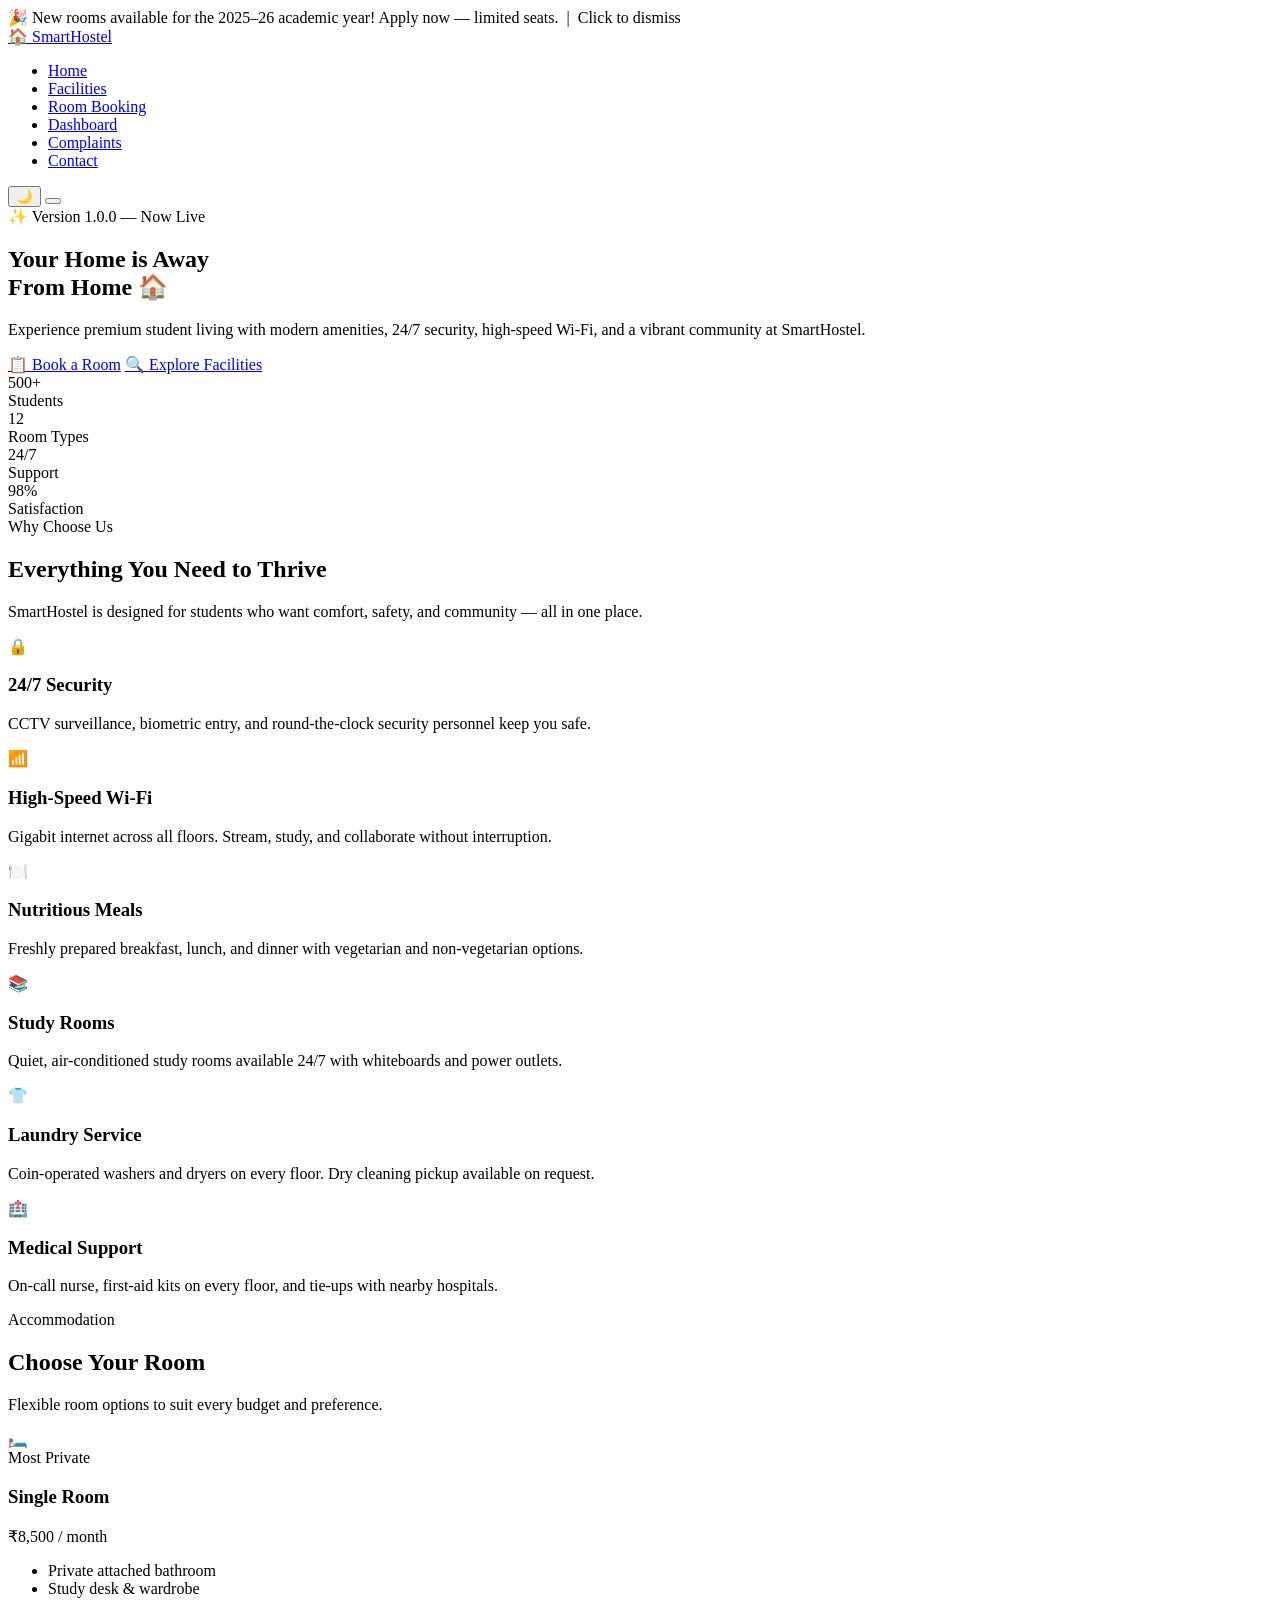
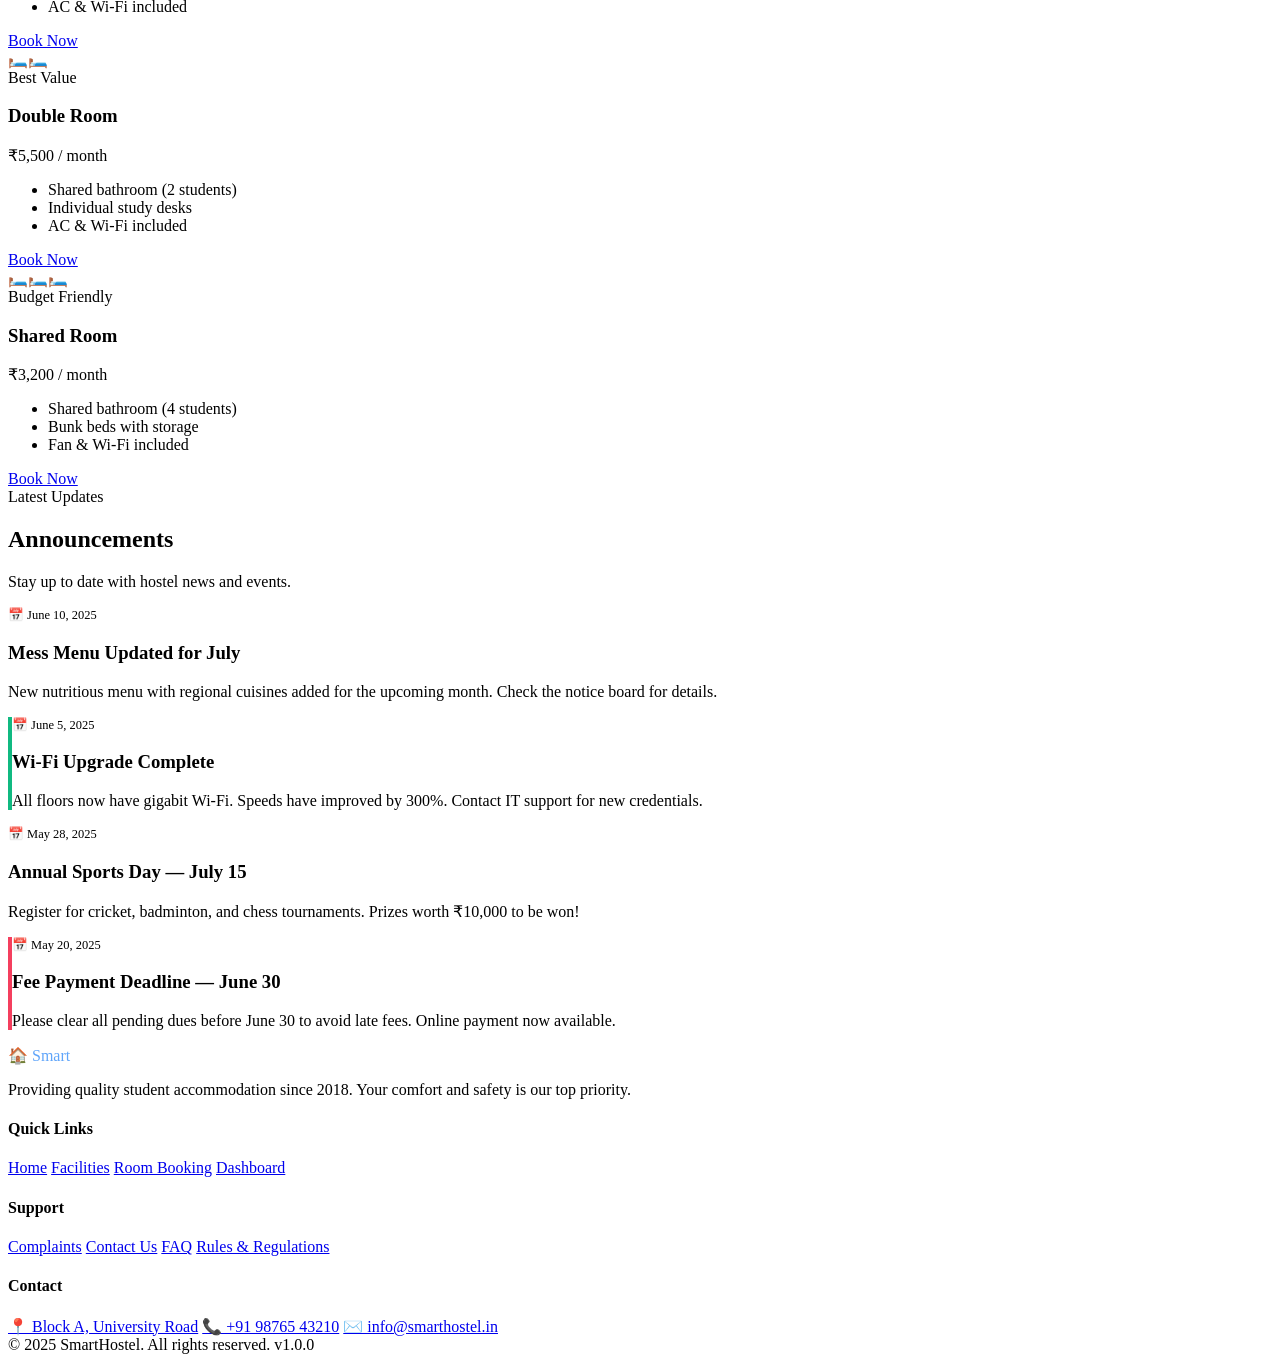
==== index.html @ c234b1b8 "test auto deploy" ====
<!DOCTYPE html>
<html lang="en" data-theme="light">
<head>
  <meta charset="UTF-8" />
  <meta name="viewport" content="width=device-width, initial-scale=1.0" />
  <title>SmartHostel — Modern Student Living</title>
  <meta name="description" content="SmartHostel provides premium student accommodation with modern amenities, 24/7 security, and a vibrant community." />
  <link rel="stylesheet" href="css/style.css" />
  <link rel="icon" href="data:image/svg+xml,<svg xmlns='http://www.w3.org/2000/svg' viewBox='0 0 100 100'><text y='.9em' font-size='90'>🏠</text></svg>" />
</head>
<body>

  <!-- NOTICE BANNER -->
  <div class="notice-banner" id="noticeBanner" title="Click to dismiss">
    🎉 New rooms available for the 2025–26 academic year! Apply now — limited seats. &nbsp;|&nbsp; Click to dismiss
  </div>

  <!-- NAVBAR -->
  <nav class="navbar">
    <div class="nav-container">
      <a href="index.html" class="nav-logo">🏠 Smart<span>Hostel</span></a>
      <ul class="nav-links" id="navLinks">
        <li><a href="index.html">Home</a></li>
        <li><a href="pages/facilities.html">Facilities</a></li>
        <li><a href="pages/booking.html">Room Booking</a></li>
        <li><a href="pages/dashboard.html">Dashboard</a></li>
        <li><a href="pages/complaints.html">Complaints</a></li>
        <li><a href="pages/contact.html">Contact</a></li>
      </ul>
      <div class="nav-actions">
        <button class="theme-toggle" id="themeToggle" title="Toggle theme">🌙</button>
        <button class="hamburger" id="hamburger" aria-label="Menu">
          <span></span><span></span><span></span>
        </button>
      </div>
    </div>
  </nav>

  <!-- HERO -->
  <section class="hero">
    <div class="hero-content">
      <div class="hero-badge">✨ Version 1.0.0 — Now Live</div>
      <h1>Your Home is Away<br/>From Home 🏠</h1>
      <p>Experience premium student living with modern amenities, 24/7 security, high-speed Wi-Fi, and a vibrant community at SmartHostel.</p>
      <div class="hero-btns">
        <a href="pages/booking.html" class="btn btn-primary">📋 Book a Room</a>
        <a href="pages/facilities.html" class="btn btn-outline">🔍 Explore Facilities</a>
      </div>
      <div class="hero-stats">
        <div class="stat"><div class="stat-num">500+</div><div class="stat-label">Students</div></div>
        <div class="stat"><div class="stat-num">12</div><div class="stat-label">Room Types</div></div>
        <div class="stat"><div class="stat-num">24/7</div><div class="stat-label">Support</div></div>
        <div class="stat"><div class="stat-num">98%</div><div class="stat-label">Satisfaction</div></div>
      </div>
    </div>
  </section>

  <!-- OVERVIEW -->
  <section class="section">
    <div class="container">
      <div class="section-header fade-in">
        <div class="section-tag">Why Choose Us</div>
        <h2>Everything You Need to Thrive</h2>
        <p>SmartHostel is designed for students who want comfort, safety, and community — all in one place.</p>
      </div>
      <div class="grid-3">
        <div class="card fade-in">
          <div class="card-icon">🔒</div>
          <h3>24/7 Security</h3>
          <p>CCTV surveillance, biometric entry, and round-the-clock security personnel keep you safe.</p>
        </div>
        <div class="card fade-in">
          <div class="card-icon">📶</div>
          <h3>High-Speed Wi-Fi</h3>
          <p>Gigabit internet across all floors. Stream, study, and collaborate without interruption.</p>
        </div>
        <div class="card fade-in">
          <div class="card-icon">🍽️</div>
          <h3>Nutritious Meals</h3>
          <p>Freshly prepared breakfast, lunch, and dinner with vegetarian and non-vegetarian options.</p>
        </div>
        <div class="card fade-in">
          <div class="card-icon">📚</div>
          <h3>Study Rooms</h3>
          <p>Quiet, air-conditioned study rooms available 24/7 with whiteboards and power outlets.</p>
        </div>
        <div class="card fade-in">
          <div class="card-icon">👕</div>
          <h3>Laundry Service</h3>
          <p>Coin-operated washers and dryers on every floor. Dry cleaning pickup available on request.</p>
        </div>
        <div class="card fade-in">
          <div class="card-icon">🏥</div>
          <h3>Medical Support</h3>
          <p>On-call nurse, first-aid kits on every floor, and tie-ups with nearby hospitals.</p>
        </div>
      </div>
    </div>
  </section>

  <!-- ROOM PREVIEW -->
  <section class="section section-alt">
    <div class="container">
      <div class="section-header fade-in">
        <div class="section-tag">Accommodation</div>
        <h2>Choose Your Room</h2>
        <p>Flexible room options to suit every budget and preference.</p>
      </div>
      <div class="grid-3">
        <div class="room-card fade-in">
          <div class="room-img single">🛏️</div>
          <div class="room-body">
            <span class="badge badge-blue">Most Private</span>
            <h3>Single Room</h3>
            <div class="room-price">₹8,500 <span>/ month</span></div>
            <ul class="room-features">
              <li>Private attached bathroom</li>
              <li>Study desk & wardrobe</li>
              <li>AC & Wi-Fi included</li>
            </ul>
            <a href="pages/booking.html" class="btn btn-blue" style="width:100%;justify-content:center;">Book Now</a>
          </div>
        </div>
        <div class="room-card fade-in">
          <div class="room-img double">🛏️🛏️</div>
          <div class="room-body">
            <span class="badge badge-green">Best Value</span>
            <h3>Double Room</h3>
            <div class="room-price">₹5,500 <span>/ month</span></div>
            <ul class="room-features">
              <li>Shared bathroom (2 students)</li>
              <li>Individual study desks</li>
              <li>AC & Wi-Fi included</li>
            </ul>
            <a href="pages/booking.html" class="btn btn-blue" style="width:100%;justify-content:center;">Book Now</a>
          </div>
        </div>
        <div class="room-card fade-in">
          <div class="room-img shared">🛏️🛏️🛏️</div>
          <div class="room-body">
            <span class="badge badge-yellow">Budget Friendly</span>
            <h3>Shared Room</h3>
            <div class="room-price">₹3,200 <span>/ month</span></div>
            <ul class="room-features">
              <li>Shared bathroom (4 students)</li>
              <li>Bunk beds with storage</li>
              <li>Fan & Wi-Fi included</li>
            </ul>
            <a href="pages/booking.html" class="btn btn-blue" style="width:100%;justify-content:center;">Book Now</a>
          </div>
        </div>
      </div>
    </div>
  </section>

  <!-- ANNOUNCEMENTS -->
  <section class="section">
    <div class="container">
      <div class="section-header fade-in">
        <div class="section-tag">Latest Updates</div>
        <h2>Announcements</h2>
        <p>Stay up to date with hostel news and events.</p>
      </div>
      <div class="grid-2">
        <div class="card fade-in" style="border-left: 4px solid var(--primary);">
          <div style="font-size:0.78rem;color:var(--text-muted);margin-bottom:0.5rem;">📅 June 10, 2025</div>
          <h3>Mess Menu Updated for July</h3>
          <p>New nutritious menu with regional cuisines added for the upcoming month. Check the notice board for details.</p>
        </div>
        <div class="card fade-in" style="border-left: 4px solid #10b981;">
          <div style="font-size:0.78rem;color:var(--text-muted);margin-bottom:0.5rem;">📅 June 5, 2025</div>
          <h3>Wi-Fi Upgrade Complete</h3>
          <p>All floors now have gigabit Wi-Fi. Speeds have improved by 300%. Contact IT support for new credentials.</p>
        </div>
        <div class="card fade-in" style="border-left: 4px solid var(--accent);">
          <div style="font-size:0.78rem;color:var(--text-muted);margin-bottom:0.5rem;">📅 May 28, 2025</div>
          <h3>Annual Sports Day — July 15</h3>
          <p>Register for cricket, badminton, and chess tournaments. Prizes worth ₹10,000 to be won!</p>
        </div>
        <div class="card fade-in" style="border-left: 4px solid #f43f5e;">
          <div style="font-size:0.78rem;color:var(--text-muted);margin-bottom:0.5rem;">📅 May 20, 2025</div>
          <h3>Fee Payment Deadline — June 30</h3>
          <p>Please clear all pending dues before June 30 to avoid late fees. Online payment now available.</p>
        </div>
      </div>
    </div>
  </section>

  <!-- FOOTER -->
  <footer>
    <div class="footer-grid">
      <div class="footer-brand">
        <div class="nav-logo" style="color:#60a5fa;">🏠 Smart<span style="color:#fff;">Hostel</span></div>
        <p>Providing quality student accommodation since 2018. Your comfort and safety is our top priority.</p>
      </div>
      <div class="footer-col">
        <h4>Quick Links</h4>
        <a href="index.html">Home</a>
        <a href="pages/facilities.html">Facilities</a>
        <a href="pages/booking.html">Room Booking</a>
        <a href="pages/dashboard.html">Dashboard</a>
      </div>
      <div class="footer-col">
        <h4>Support</h4>
        <a href="pages/complaints.html">Complaints</a>
        <a href="pages/contact.html">Contact Us</a>
        <a href="#">FAQ</a>
        <a href="#">Rules & Regulations</a>
      </div>
      <div class="footer-col">
        <h4>Contact</h4>
        <a href="#">📍 Block A, University Road</a>
        <a href="#">📞 +91 98765 43210</a>
        <a href="#">✉️ info@smarthostel.in</a>
      </div>
    </div>
    <div class="footer-bottom">
      <span>© 2025 SmartHostel. All rights reserved.</span>
      <span class="version-badge">v1.0.0</span>
    </div>
  </footer>

  <script src="js/main.js"></script>
</body>
</html>
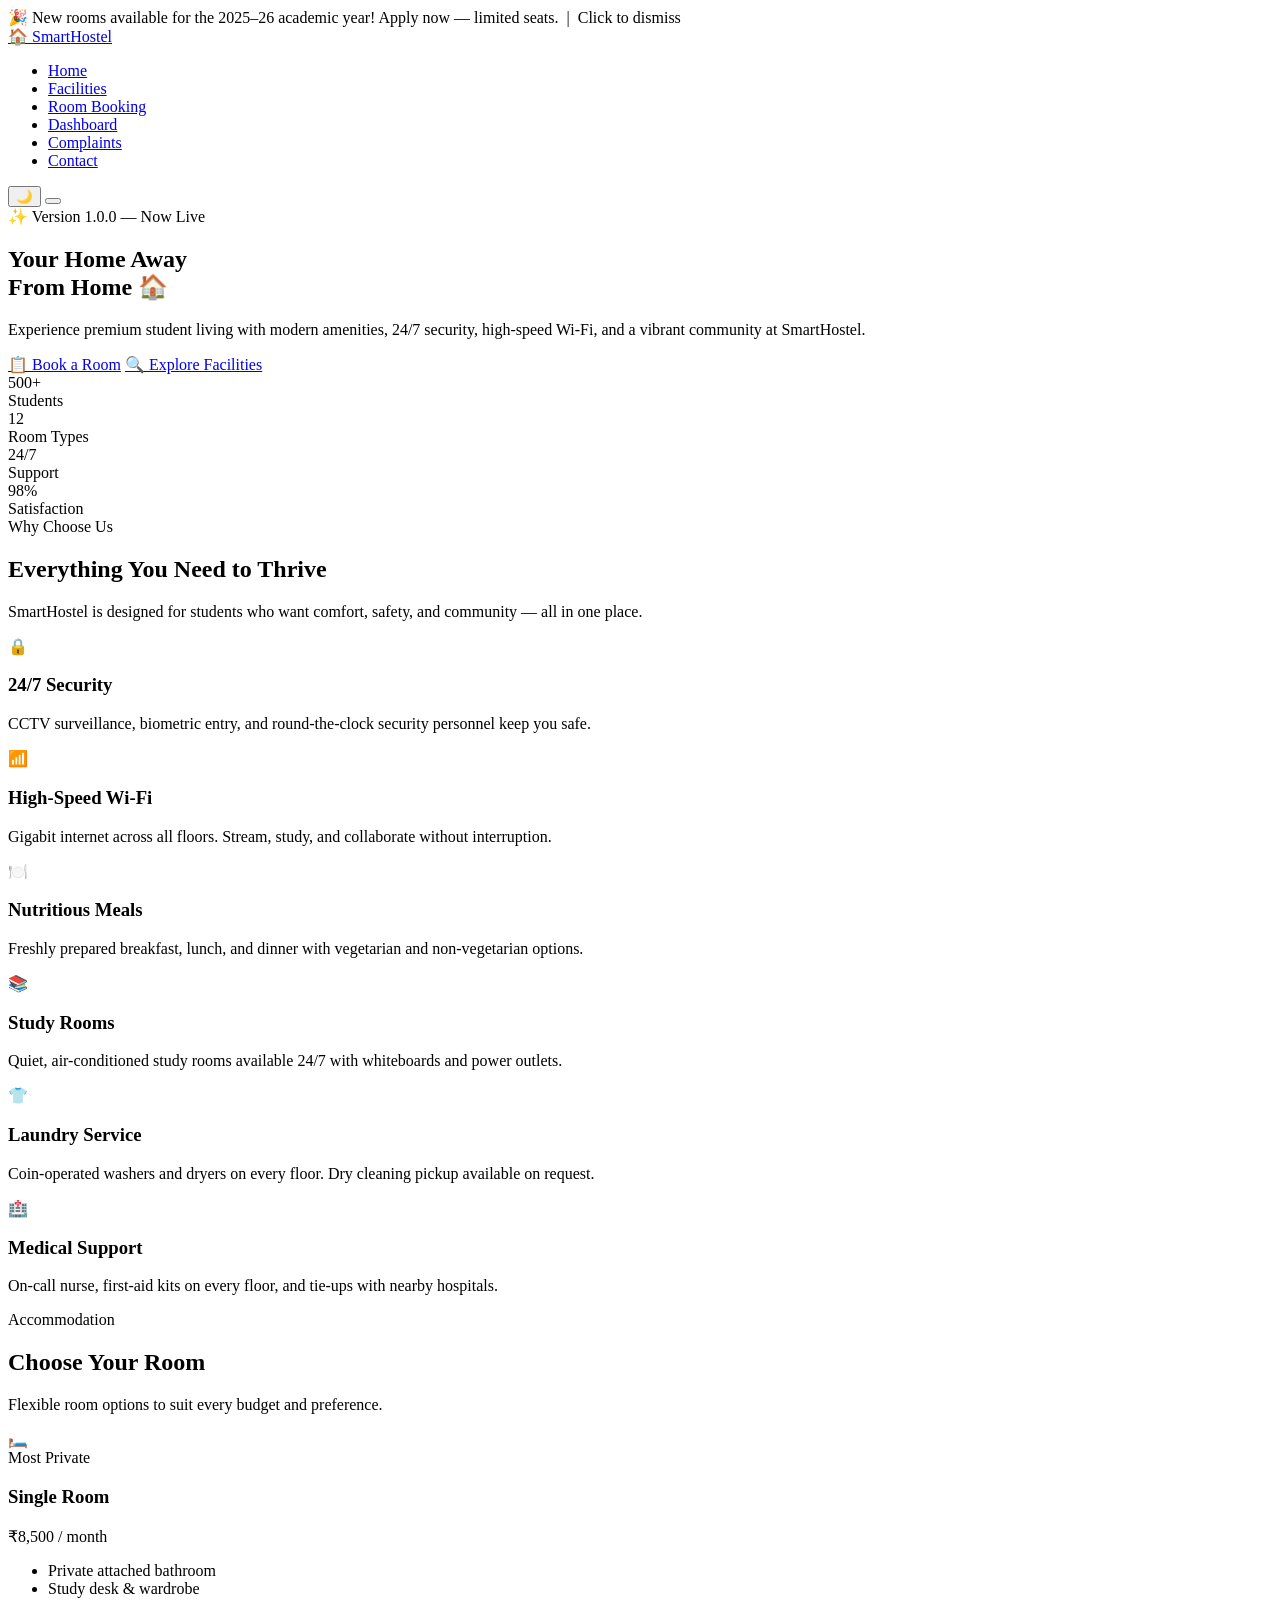
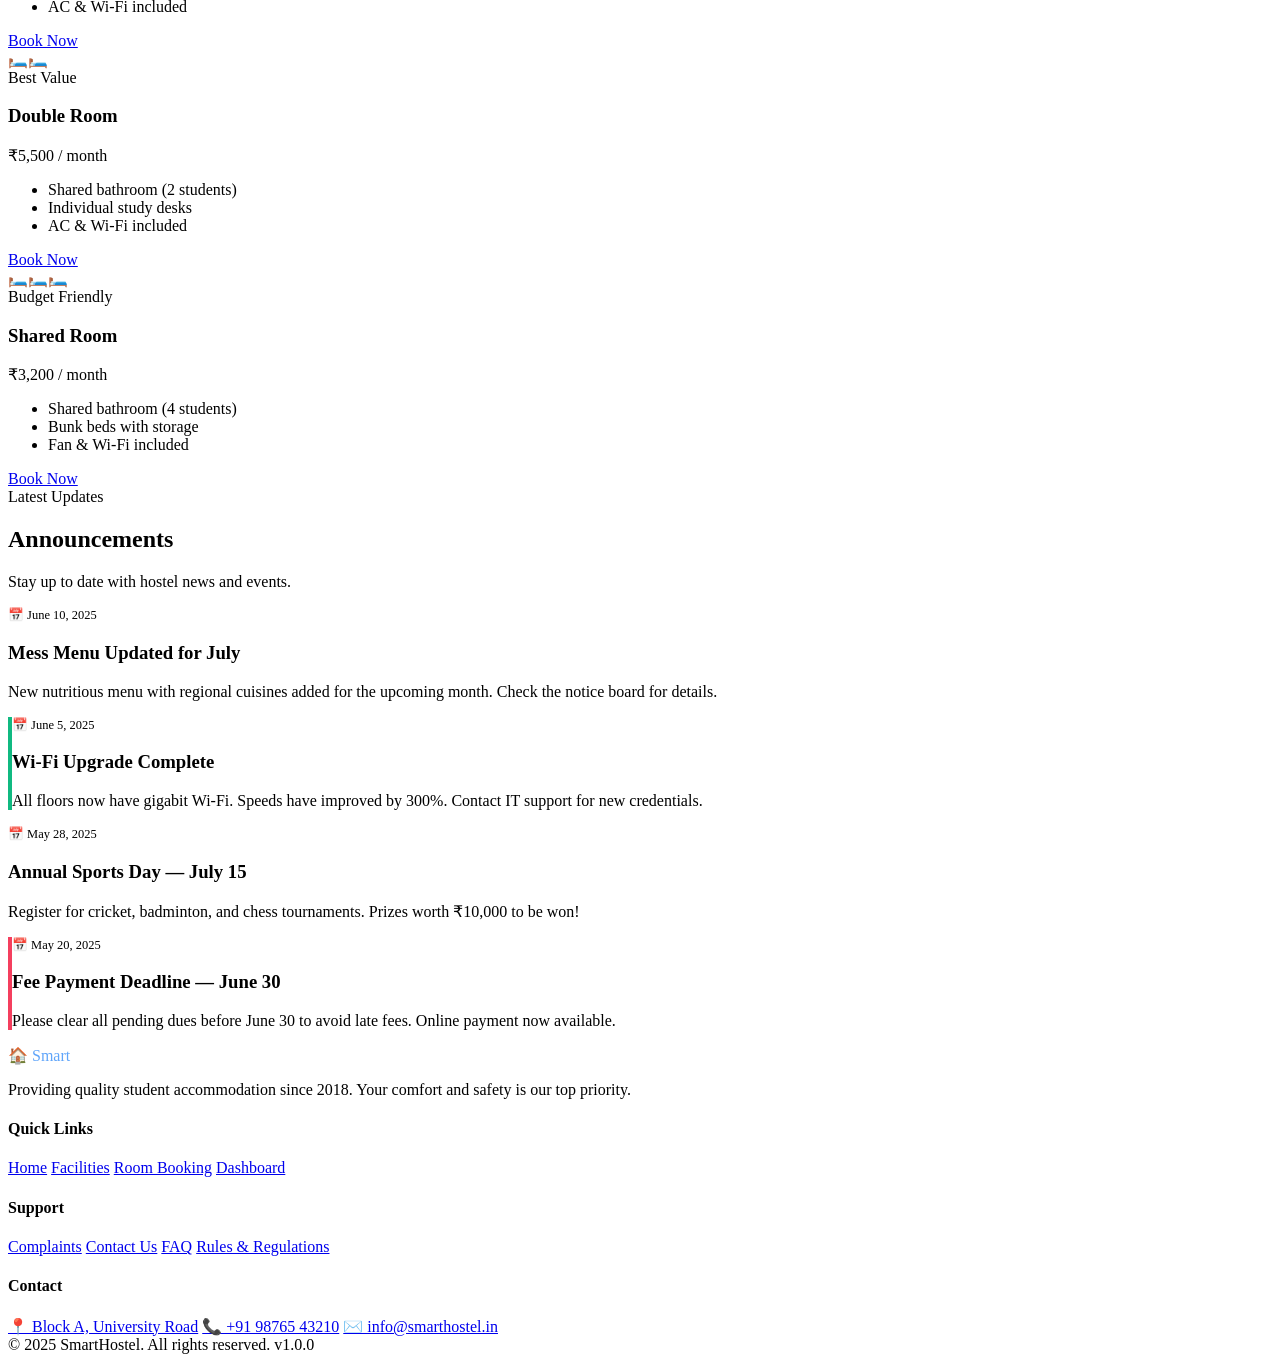
==== commit 8d2ac467: "update" ====
--- a/index.html
+++ b/index.html
@@ -40,7 +40,7 @@
   <section class="hero">
     <div class="hero-content">
       <div class="hero-badge">✨ Version 1.0.0 — Now Live</div>
-      <h1>Your Home is Away<br/>From Home 🏠</h1>
+      <h1>Your Home Away<br/>From Home 🏠</h1>
       <p>Experience premium student living with modern amenities, 24/7 security, high-speed Wi-Fi, and a vibrant community at SmartHostel.</p>
       <div class="hero-btns">
         <a href="pages/booking.html" class="btn btn-primary">📋 Book a Room</a>
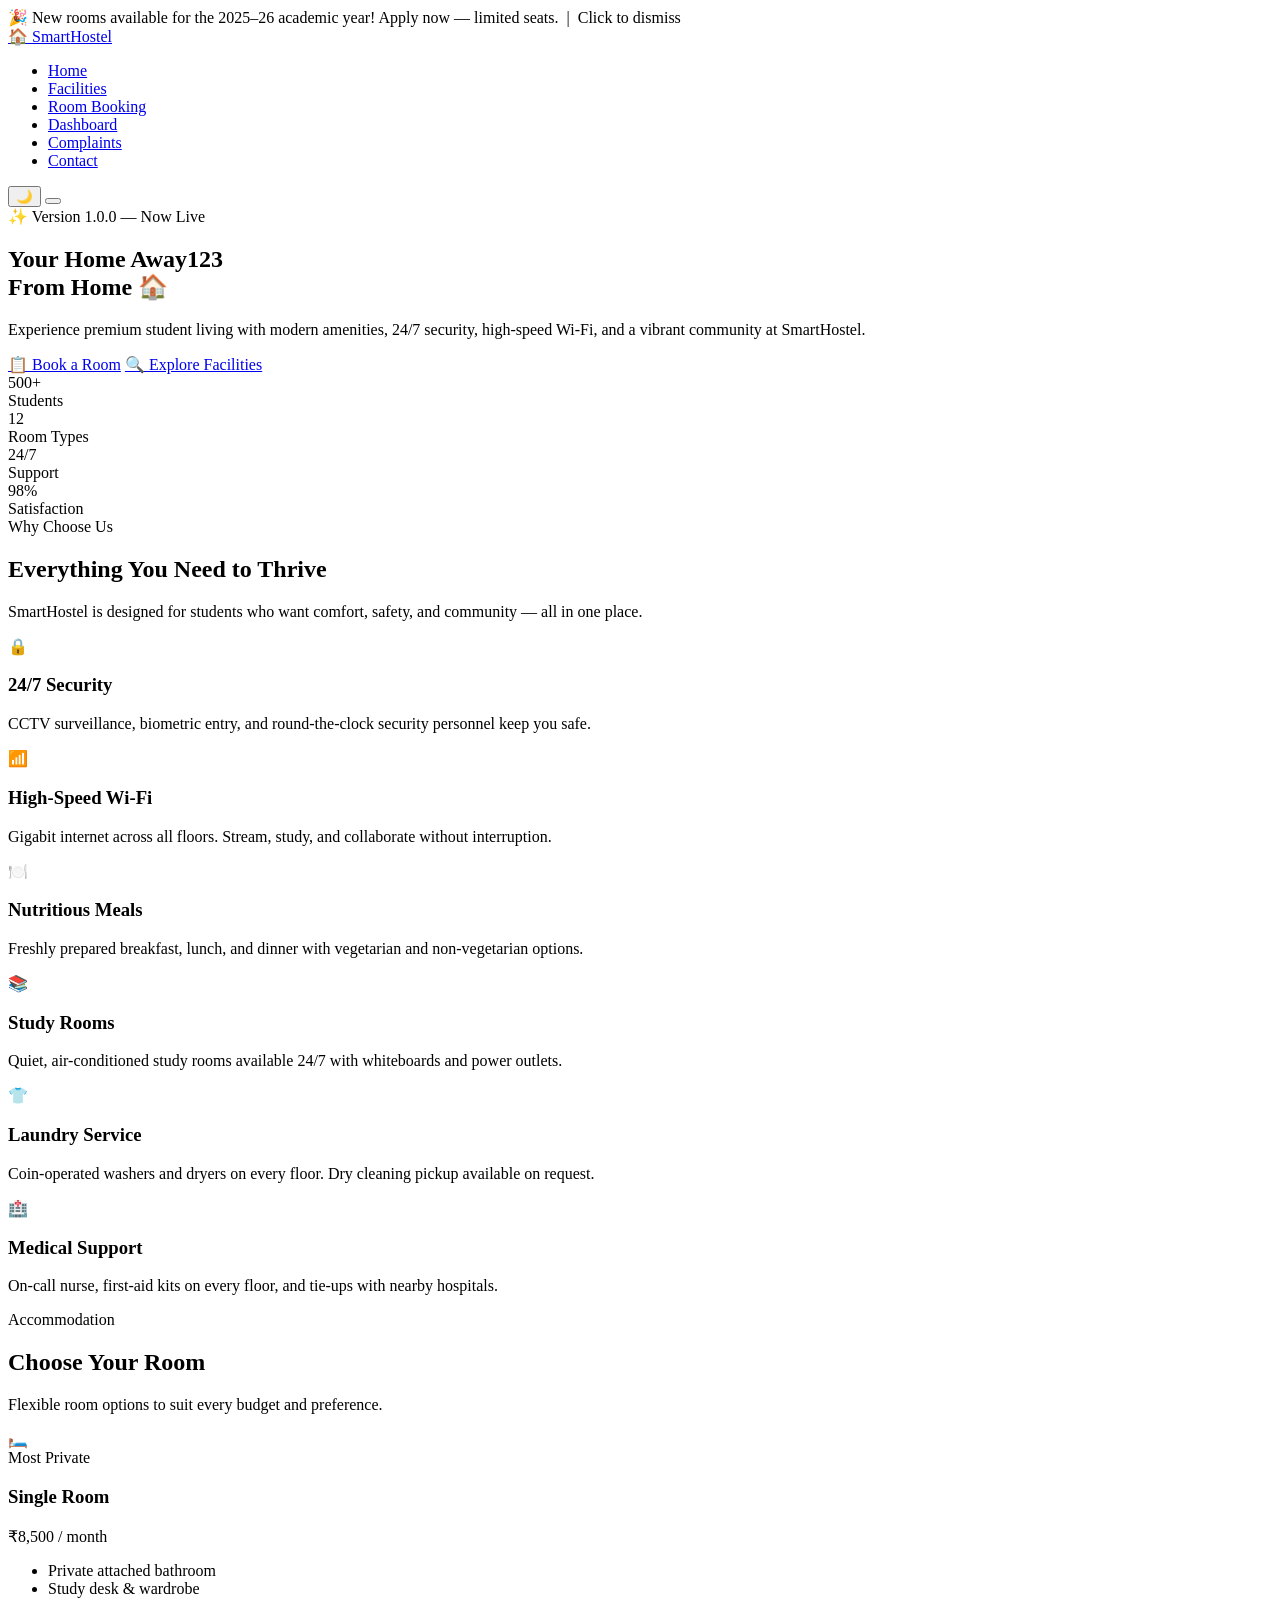
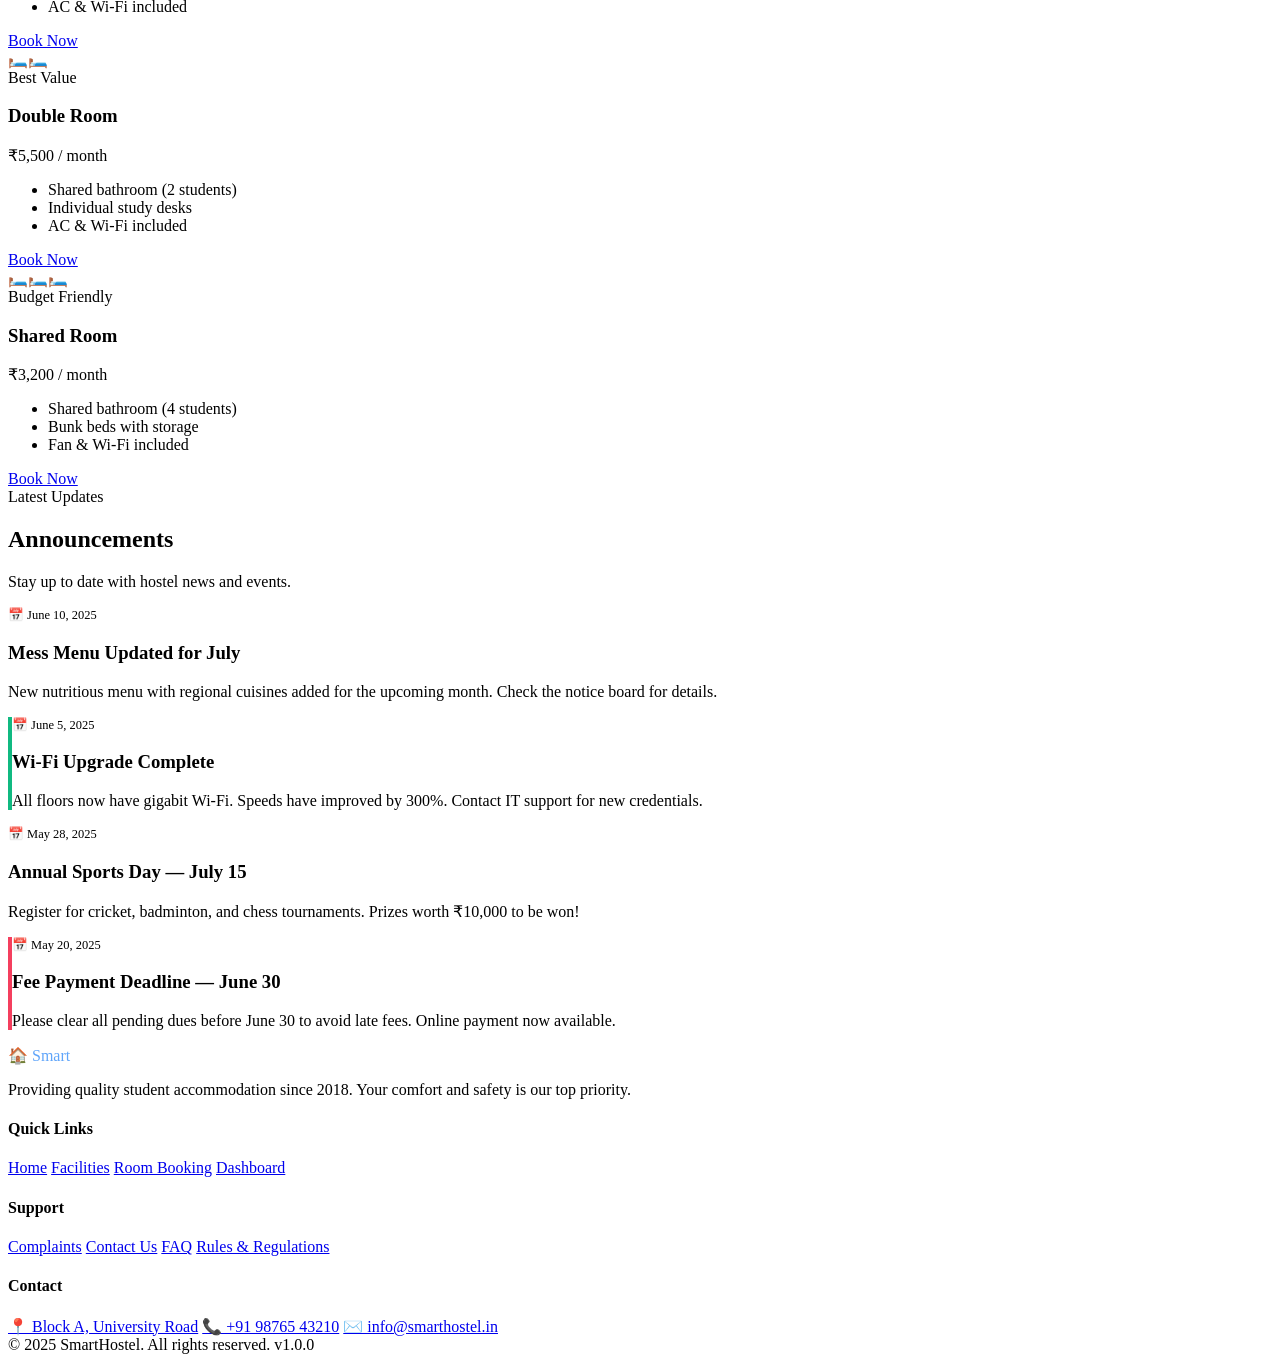
==== commit ae3d85dd: "Updated index.html" ====
--- a/index.html
+++ b/index.html
@@ -40,7 +40,7 @@
   <section class="hero">
     <div class="hero-content">
       <div class="hero-badge">✨ Version 1.0.0 — Now Live</div>
-      <h1>Your Home Away<br/>From Home 🏠</h1>
+      <h1>Your Home Away123<br/>From Home 🏠</h1>
       <p>Experience premium student living with modern amenities, 24/7 security, high-speed Wi-Fi, and a vibrant community at SmartHostel.</p>
       <div class="hero-btns">
         <a href="pages/booking.html" class="btn btn-primary">📋 Book a Room</a>
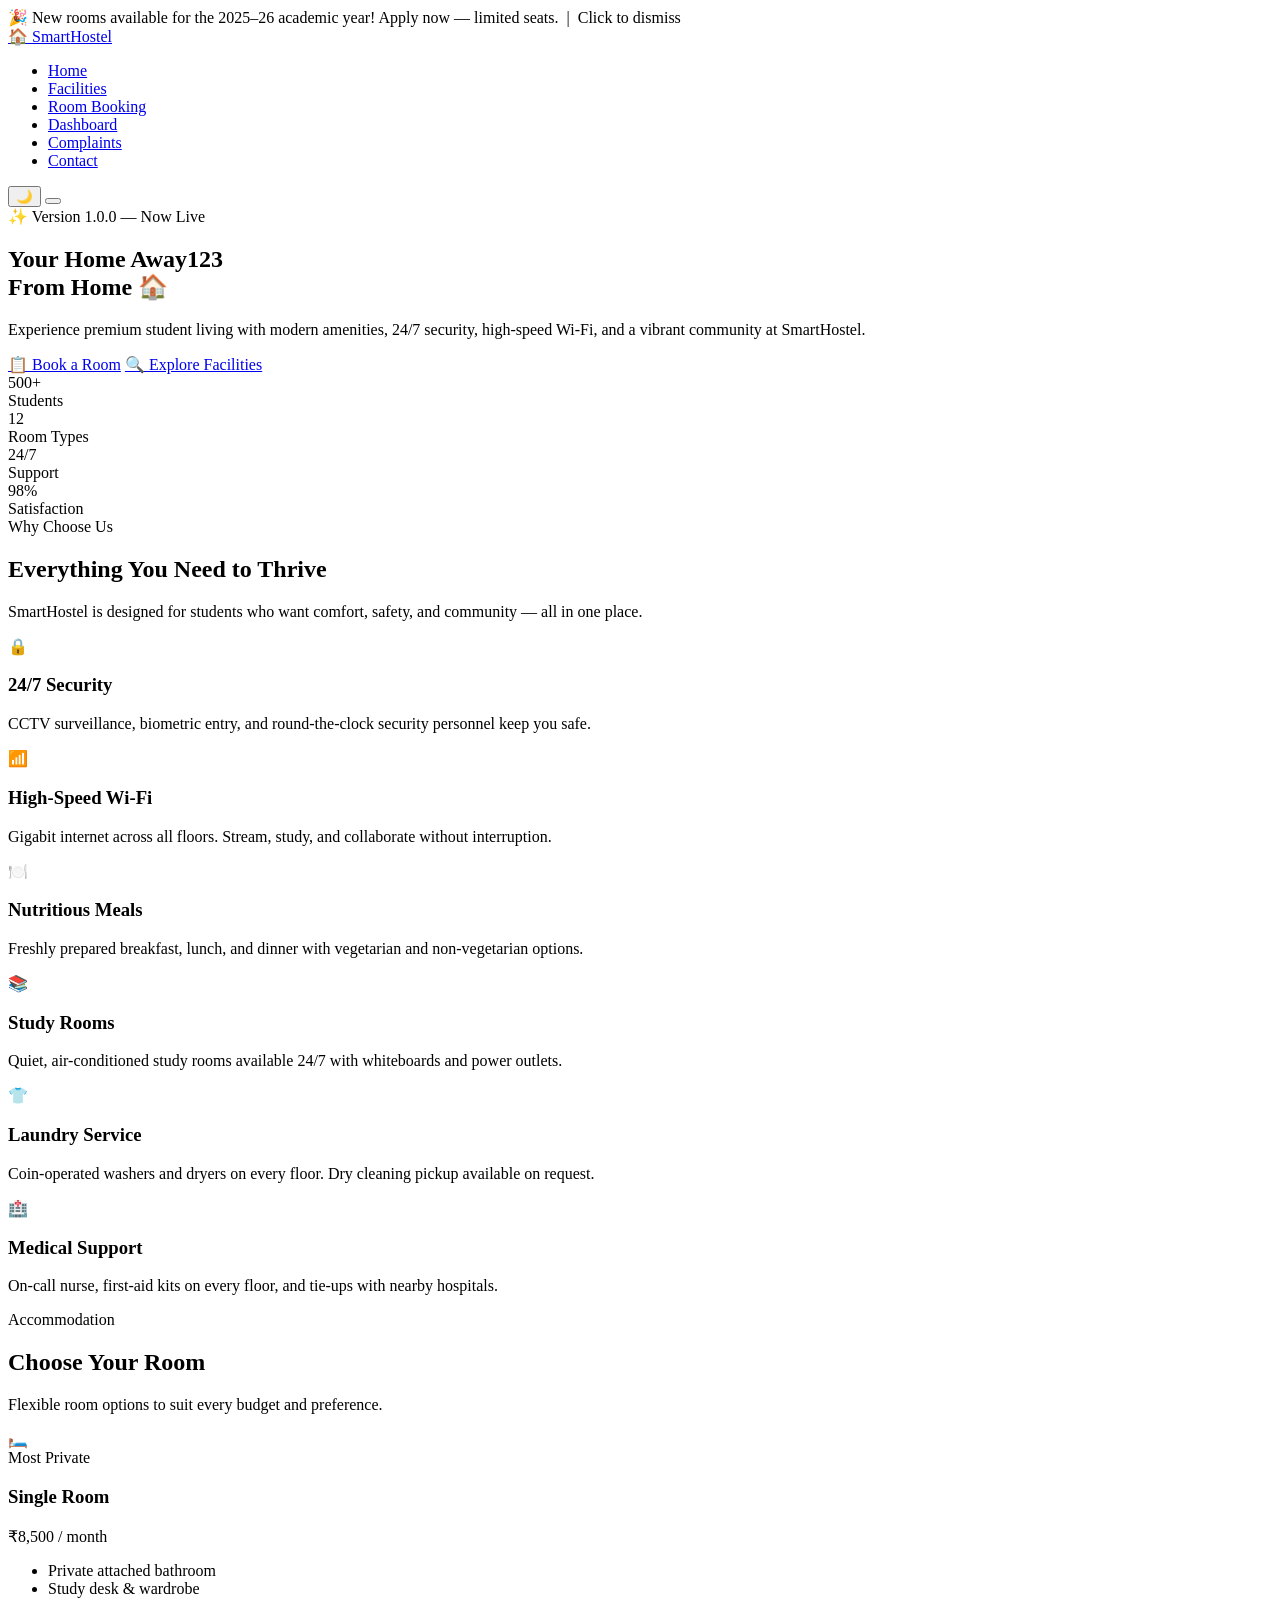
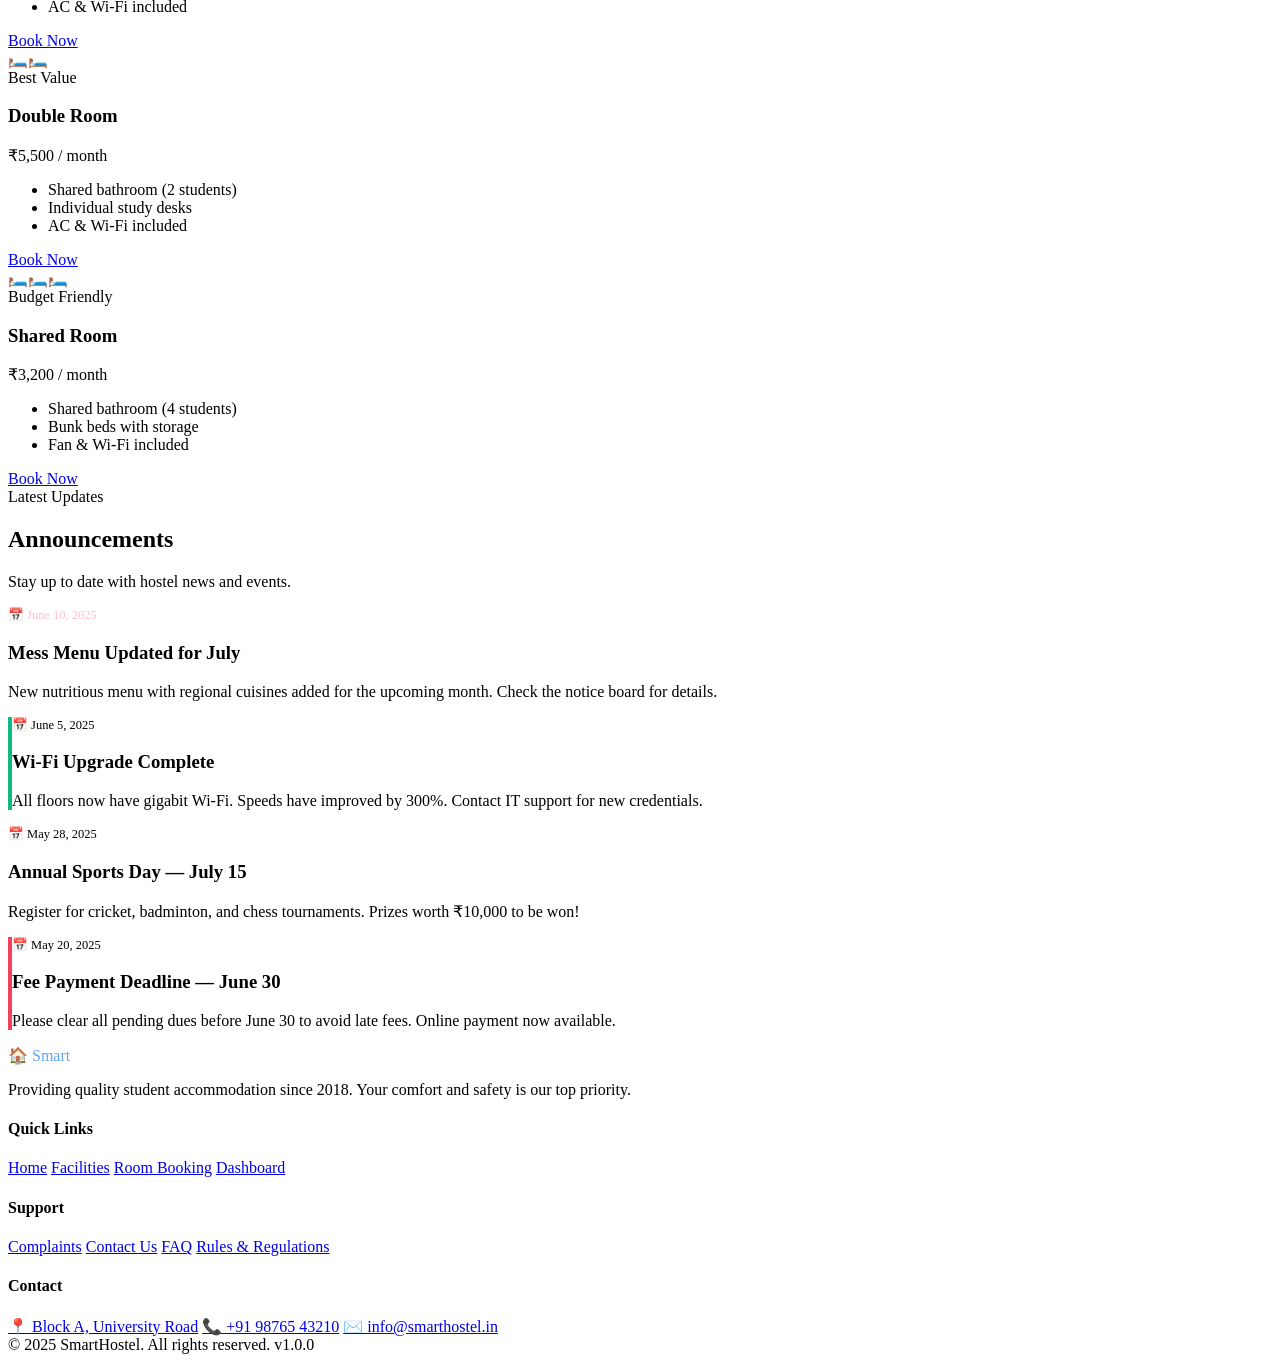
==== commit 0577843f: "Added pragati.html page" ====
--- a/index.html
+++ b/index.html
@@ -163,7 +163,7 @@
       </div>
       <div class="grid-2">
         <div class="card fade-in" style="border-left: 4px solid var(--primary);">
-          <div style="font-size:0.78rem;color:var(--text-muted);margin-bottom:0.5rem;">📅 June 10, 2025</div>
+          <div style="font-size:0.78rem;color:pink;margin-bottom:0.5rem;">📅 June 10, 2025</div>
           <h3>Mess Menu Updated for July</h3>
           <p>New nutritious menu with regional cuisines added for the upcoming month. Check the notice board for details.</p>
         </div>
